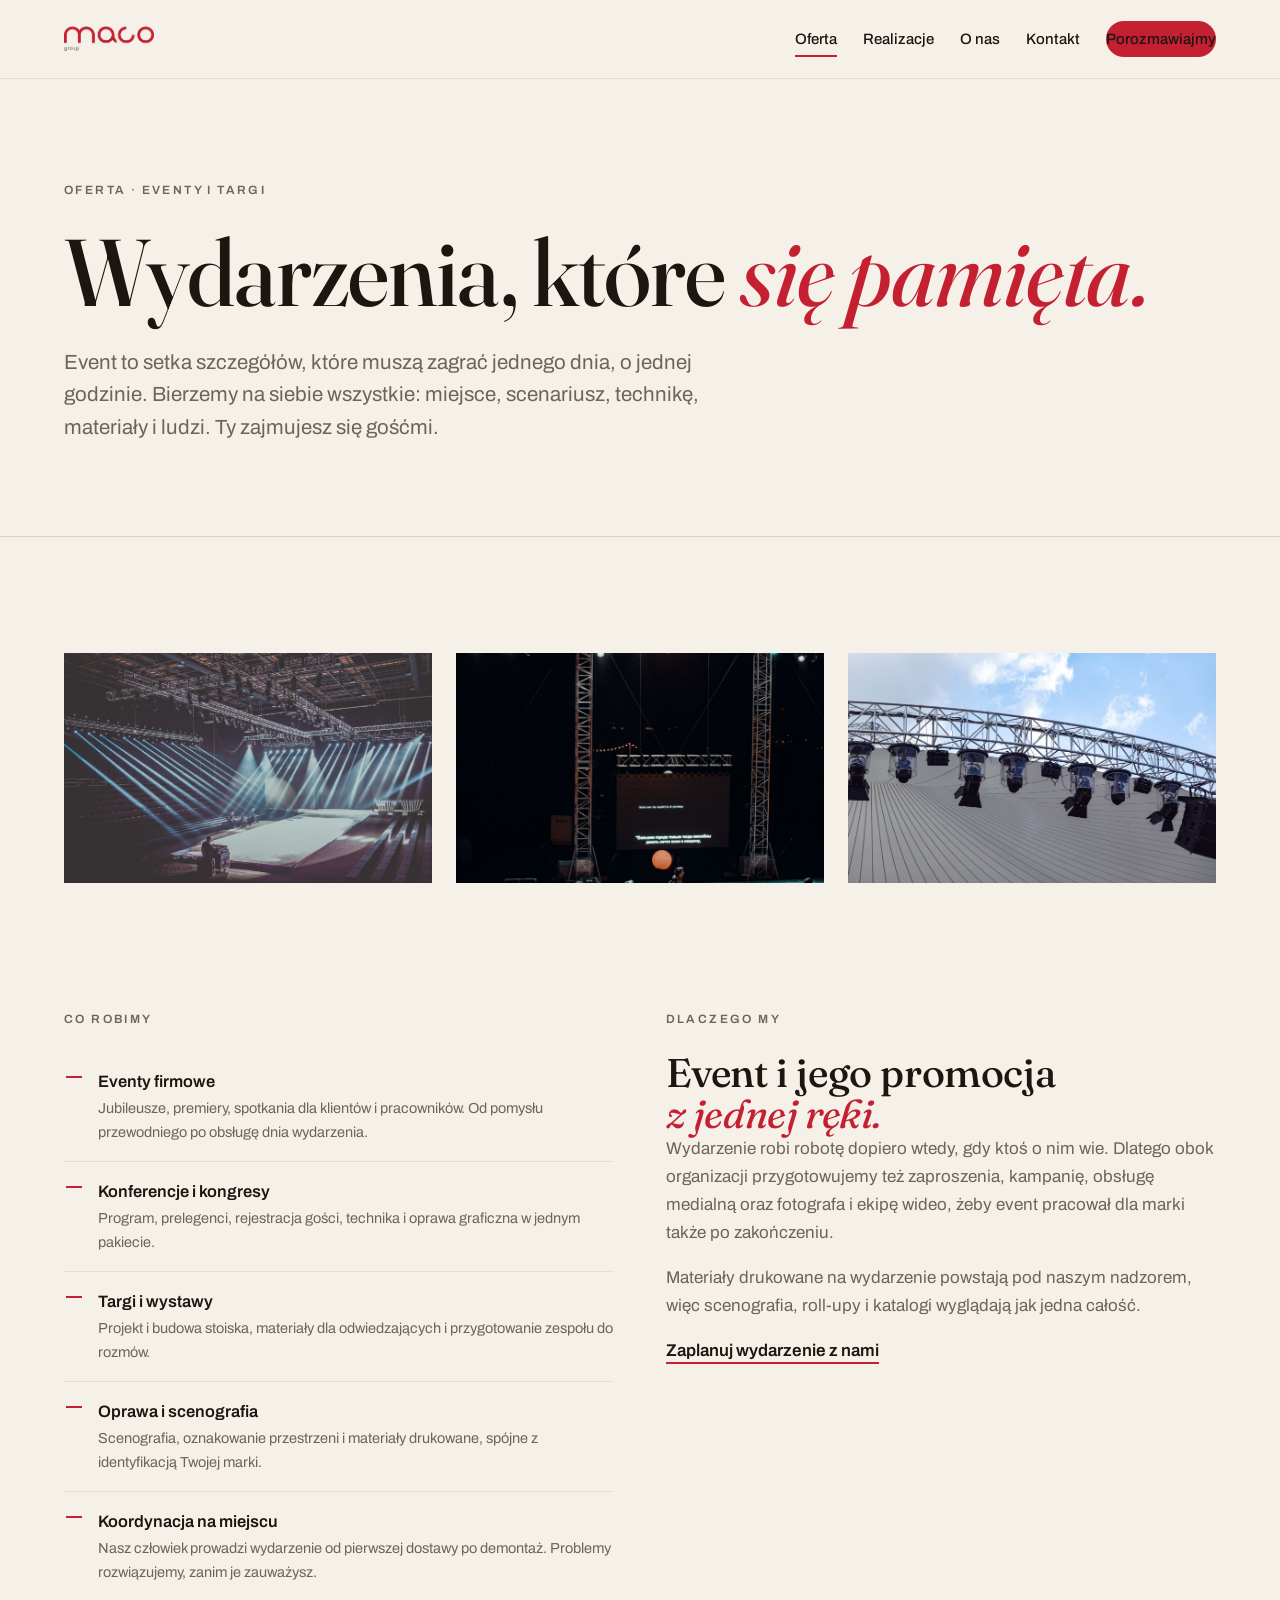
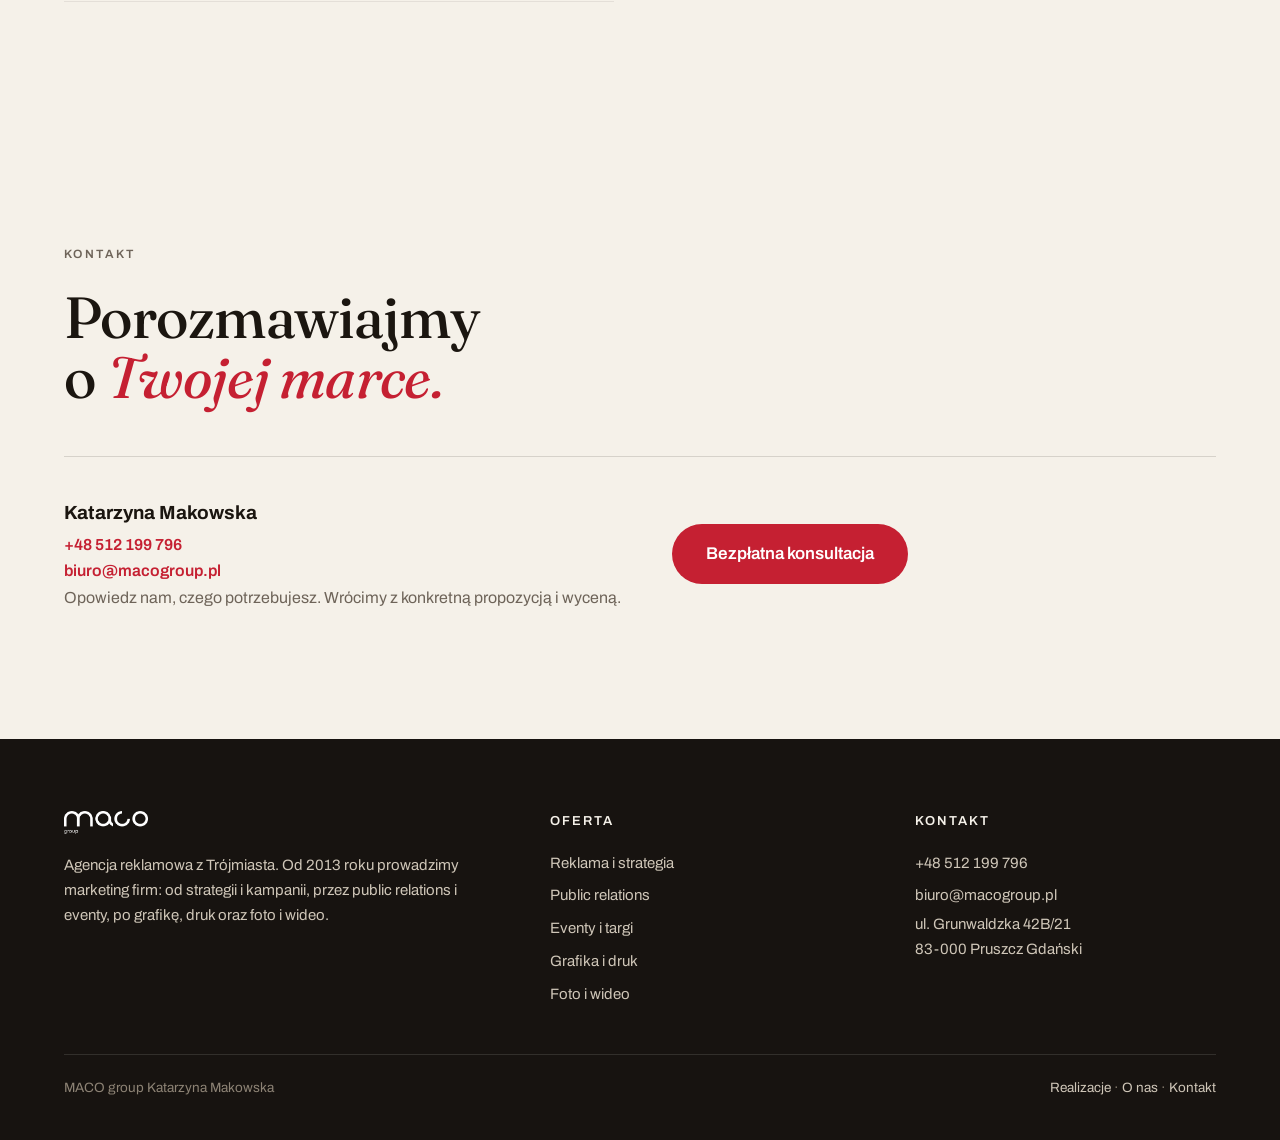
==== eventy-i-targi.html @ fa829a68 "Strona demo: maco-group (custom editorial, 10 podstron)" ====
<!DOCTYPE html>
<html lang="pl">
<head>
<meta charset="utf-8">
<meta name="viewport" content="width=device-width, initial-scale=1">
<title>Eventy i targi | MACO group | Organizacja wydarzeń</title>
<meta name="description" content="Organizacja eventów firmowych, konferencji i stoisk targowych. MACO group planuje i realizuje wydarzenia od scenariusza po koordynację na miejscu.">
<link rel="icon" href="favicon.ico">
<link rel="preconnect" href="https://fonts.googleapis.com">
<link rel="preconnect" href="https://fonts.gstatic.com" crossorigin>
<link href="https://fonts.googleapis.com/css2?family=Archivo:wght@400;500;600;700&family=Fraunces:ital,opsz,wght@0,9..144,400..600;1,9..144,400..600&display=swap" rel="stylesheet">
<link rel="stylesheet" href="assets/style.css">
</head>
<body>
<header class="nav">
  <div class="wrap">
    <a class="logo" href="index.html" aria-label="MACO group, strona główna"><img src="img/logo.png" alt="MACO group"></a>
    <button class="burger" aria-label="Menu" aria-expanded="false"><span></span><span></span><span></span></button>
    <nav><a href="oferta.html" aria-current="page">Oferta</a><a href="realizacje.html">Realizacje</a><a href="o-nas.html">O nas</a><a href="kontakt.html">Kontakt</a><a class="btn" href="kontakt.html">Porozmawiajmy</a></nav>
  </div>
</header>
<section class="pagehead">
  <div class="wrap">
    <p class="eyebrow r">Oferta · Eventy i targi</p>
    <h1 class="r">Wydarzenia, które <em>się pamięta.</em></h1>
    <p class="lead r">Event to setka szczegółów, które muszą zagrać jednego dnia, o jednej godzinie. Bierzemy na siebie wszystkie: miejsce, scenariusz, technikę, materiały i ludzi. Ty zajmujesz się gośćmi.</p>
  </div>
</section>
<hr class="rule">
<section>
  <div class="wrap">
    <div class="gal3">
      <div class="imgbox img-wide r"><img src="img/event-hala.jpg" alt="Hala eventowa ze snopami świateł nad sceną"></div>
      <div class="imgbox img-wide r"><img src="img/event-scena.jpg" loading="lazy" alt="Przygotowania sceny i ekranu przed wydarzeniem"></div>
      <div class="imgbox img-wide r"><img src="img/event-rig.jpg" loading="lazy" alt="Konstrukcja oświetleniowa sceny plenerowej na tle nieba"></div>
    </div>
  </div>
</section>

<section style="padding-top:0">
  <div class="wrap scope">
    <div>
      <p class="eyebrow r">Co robimy</p>
      <ul class="scope-list">
        <li class="r"><b>Eventy firmowe</b><small>Jubileusze, premiery, spotkania dla klientów i pracowników. Od pomysłu przewodniego po obsługę dnia wydarzenia.</small></li>
        <li class="r"><b>Konferencje i kongresy</b><small>Program, prelegenci, rejestracja gości, technika i oprawa graficzna w jednym pakiecie.</small></li>
        <li class="r"><b>Targi i wystawy</b><small>Projekt i budowa stoiska, materiały dla odwiedzających i przygotowanie zespołu do rozmów.</small></li>
        <li class="r"><b>Oprawa i scenografia</b><small>Scenografia, oznakowanie przestrzeni i materiały drukowane, spójne z identyfikacją Twojej marki.</small></li>
        <li class="r"><b>Koordynacja na miejscu</b><small>Nasz człowiek prowadzi wydarzenie od pierwszej dostawy po demontaż. Problemy rozwiązujemy, zanim je zauważysz.</small></li>
      </ul>
    </div>
    <div>
      <p class="eyebrow r">Dlaczego my</p>
      <h2 class="r" style="font-size:clamp(26px,3.4vw,40px)">Event i jego promocja <em>z jednej ręki.</em></h2>
      <p class="r" style="color:var(--muted)">Wydarzenie robi robotę dopiero wtedy, gdy ktoś o nim wie. Dlatego obok organizacji przygotowujemy też zaproszenia, kampanię, obsługę medialną oraz fotografa i ekipę wideo, żeby event pracował dla marki także po zakończeniu.</p>
      <p class="r" style="color:var(--muted)">Materiały drukowane na wydarzenie powstają pod naszym nadzorem, więc scenografia, roll-upy i katalogi wyglądają jak jedna całość.</p>
      <a class="textlink r" href="kontakt.html">Zaplanuj wydarzenie z nami</a>
    </div>
  </div>
</section>

<section class="cta-band">
  <div class="wrap">
    <p class="eyebrow r">Kontakt</p>
    <h2 class="r">Porozmawiajmy o <em>Twojej marce.</em></h2>
    <div class="cta-card r">
      <div class="cta-person">
        <b>Katarzyna Makowska</b>
        <a href="tel:+48512199796">+48 512 199 796</a><br>
        <a href="mailto:biuro@macogroup.pl">biuro@macogroup.pl</a><br>
        <span>Opowiedz nam, czego potrzebujesz. Wrócimy z konkretną propozycją i wyceną.</span>
      </div>
      <a class="btn big" href="kontakt.html">Bezpłatna konsultacja</a>
    </div>
  </div>
</section>
<footer>
  <div class="wrap">
    <div class="f-grid">
      <div>
        <img src="img/logo-biale.png" alt="MACO group">
        <p>Agencja reklamowa z Trójmiasta. Od 2013 roku prowadzimy marketing firm: od strategii i kampanii, przez public relations i eventy, po grafikę, druk oraz foto i wideo.</p>
      </div>
      <div>
        <h4>Oferta</h4>
        <a href="reklama-i-strategia.html">Reklama i strategia</a>
        <a href="public-relations.html">Public relations</a>
        <a href="eventy-i-targi.html">Eventy i targi</a>
        <a href="grafika-i-druk.html">Grafika i druk</a>
        <a href="foto-i-wideo.html">Foto i wideo</a>
      </div>
      <div>
        <h4>Kontakt</h4>
        <a href="tel:+48512199796">+48 512 199 796</a>
        <a href="mailto:biuro@macogroup.pl">biuro@macogroup.pl</a>
        <p>ul. Grunwaldzka 42B/21<br>83-000 Pruszcz Gdański</p>
      </div>
    </div>
    <div class="f-bottom">
      <span>MACO group Katarzyna Makowska</span>
      <span><a href="realizacje.html" style="display:inline">Realizacje</a> · <a href="o-nas.html" style="display:inline">O nas</a> · <a href="kontakt.html" style="display:inline">Kontakt</a></span>
    </div>
  </div>
</footer>
<script src="assets/main.js"></script>
</body>
</html>
---- assets/style.css ----
/* MACO group · Editorial Print · custom 2026 */
:root{
  --paper:#F5F1E9; --paper2:#EDE7DA; --ink:#1B1610; --muted:#6E6459;
  --red:#C52032; --red-deep:#A31424; --dark:#171310; --dark2:#221C15;
  --line:rgba(27,22,16,.14); --line-soft:rgba(27,22,16,.08);
  --sans:"Archivo",-apple-system,"Helvetica Neue",Arial,sans-serif;
  --serif:"Fraunces",Palatino,Georgia,serif;
  --pad:clamp(20px,5vw,72px);
}
*{box-sizing:border-box}
html{scroll-behavior:smooth}
@media (prefers-reduced-motion: reduce){ html{scroll-behavior:auto} }
body{
  margin:0; background:var(--paper); color:var(--ink);
  font-family:var(--sans); font-size:17px; line-height:1.65;
  -webkit-font-smoothing:antialiased;
}
img{max-width:100%; display:block}
a{color:inherit; text-decoration:none}
::selection{background:var(--red); color:#fff}

/* ── typografia ── */
h1,h2,h3{font-family:var(--serif); font-weight:480; line-height:1.04; letter-spacing:-.01em; margin:0}
h1{font-size:clamp(44px,7.4vw,100px); text-wrap:balance}
h2{font-size:clamp(32px,4.6vw,58px); text-wrap:balance}
h3{font-size:clamp(22px,2.6vw,29px); line-height:1.15}
h1 em,h2 em{font-style:italic; color:var(--red); font-weight:440}
.eyebrow{
  font-size:12px; font-weight:600; letter-spacing:.2em; text-transform:uppercase;
  color:var(--muted); margin:0 0 22px;
}
.eyebrow b{color:var(--red); font-weight:600}
.lead{font-size:clamp(18px,1.6vw,21px); color:var(--muted); line-height:1.6; max-width:56ch}
p{margin:0 0 1em}

/* ── layout ── */
.wrap{max-width:1280px; margin:0 auto; padding-left:var(--pad); padding-right:var(--pad)}
section{padding:clamp(56px,9vw,120px) 0}
.rule{border:0; border-top:1px solid var(--line); margin:0}

/* ── nav ── */
.nav{
  position:sticky; top:0; z-index:50; background:rgba(245,241,233,.92);
  backdrop-filter:blur(10px); border-bottom:1px solid var(--line-soft);
}
.nav .wrap{display:flex; align-items:center; gap:28px; height:78px}
.nav .logo img{height:26px; width:auto}
.nav nav{display:flex; gap:26px; margin-left:auto; align-items:center}
.nav nav a{font-size:15px; font-weight:500; color:var(--ink); position:relative; padding:6px 0}
.nav nav a:after{content:""; position:absolute; left:0; bottom:0; height:2px; width:0; background:var(--red); transition:width .25s}
.nav nav a:hover:after,.nav nav a[aria-current]:after{width:100%}
.btn{
  display:inline-block; background:var(--red); color:#fff; font-weight:600; font-size:15px;
  padding:13px 26px; border-radius:999px; transition:background .2s, transform .2s;
}
.btn:hover{background:var(--red-deep); transform:translateY(-1px)}
.btn.big{font-size:17px; padding:16px 34px}
.btn.ghost{background:transparent; color:var(--ink); border:1.5px solid var(--ink)}
.btn.ghost:hover{background:var(--ink); color:var(--paper)}
.textlink{font-weight:600; border-bottom:2px solid var(--red); padding-bottom:2px; transition:color .2s}
.textlink:hover{color:var(--red)}
.burger{display:none; margin-left:auto; background:none; border:0; cursor:pointer; padding:10px}
.burger span{display:block; width:26px; height:2px; background:var(--ink); margin:6px 0; transition:.25s}

/* ── hero ── */
.hero{padding:clamp(64px,10vw,140px) 0 clamp(56px,8vw,110px)}
.hero .lead{margin:26px 0 38px}
.hero .ctas{display:flex; gap:18px; align-items:center; flex-wrap:wrap}
.hero-meta{
  display:flex; flex-wrap:wrap; gap:10px 34px; margin-top:clamp(48px,7vw,84px);
  padding-top:26px; border-top:1px solid var(--line);
  font-size:13.5px; letter-spacing:.12em; text-transform:uppercase; color:var(--muted); font-weight:500;
}

/* pageheady podstron */
.pagehead{padding:clamp(52px,8vw,104px) 0 clamp(40px,6vw,72px)}
.pagehead .lead{margin-top:24px}

/* ── sekcja flagowa / editorial split ── */
.split{display:grid; grid-template-columns:1.05fr .95fr; gap:clamp(28px,5vw,72px); align-items:center}
.split.rev{grid-template-columns:.95fr 1.05fr}
.split .txt h2{margin:14px 0 20px}
.split .txt p{color:var(--muted); max-width:52ch}
.split .txt .textlink{display:inline-block; margin-top:10px}
.imgbox{overflow:hidden; background:var(--paper2)}
.imgbox img{width:100%; height:100%; object-fit:cover; transition:transform .8s ease}
a.imgbox:hover img{transform:scale(1.03)}
.img-tall{aspect-ratio:4/4.6}
.img-wide{aspect-ratio:16/10}
.img-caption{font-size:13px; color:var(--muted); margin-top:10px; letter-spacing:.04em}
.stack2{display:grid; gap:clamp(16px,2.5vw,28px)}
.stack2 .imgbox:last-child{width:72%; justify-self:end; margin-top:-14%; box-shadow:0 24px 60px -28px rgba(27,22,16,.4)}

/* ── karty usług ── */
.services{display:grid; grid-template-columns:repeat(2,1fr); gap:1px; background:var(--line); border:1px solid var(--line); margin-top:clamp(36px,5vw,56px)}
.service{
  background:var(--paper); padding:clamp(26px,3.4vw,44px); position:relative;
  transition:background .25s;
}
.service:hover{background:var(--paper2)}
.service .k{font-family:var(--serif); font-style:italic; font-size:15px; color:var(--red); display:block; margin-bottom:14px}
.service h3{margin-bottom:12px}
.service p{color:var(--muted); font-size:15.5px; margin:0 0 18px; max-width:44ch}
.service .go{font-weight:600; font-size:15px; color:var(--red)}
.service.wide{grid-column:1/-1}

/* ── ciemny pas klientów ── */
.dark{background:var(--dark); color:var(--paper)}
.dark .eyebrow{color:#9b8f80}
.dark h2 em{color:#E04A57}
.clients-line{
  display:flex; flex-wrap:wrap; gap:.5em 1.9em; font-family:var(--serif);
  font-size:clamp(19px,2.4vw,30px); letter-spacing:.05em; margin:26px 0 30px;
}
.clients-line span{opacity:.9}
.dark .textlink{border-color:#E04A57; color:var(--paper)}
.dark .textlink:hover{color:#E04A57}

/* ── proces ── */
.steps{display:grid; grid-template-columns:repeat(4,1fr); gap:clamp(20px,3vw,40px); margin-top:clamp(36px,5vw,56px)}
.step{border-top:2px solid var(--ink); padding-top:18px}
.step i{font-family:var(--serif); font-style:italic; font-size:clamp(26px,3vw,38px); color:var(--red); display:block; margin-bottom:10px}
.step h3{font-size:20px; font-family:var(--sans); font-weight:600; letter-spacing:0; margin-bottom:8px}
.step p{font-size:15px; color:var(--muted); margin:0}

/* ── listy zakresu (podstrony usług) ── */
.scope{display:grid; grid-template-columns:repeat(2,1fr); gap:clamp(24px,4vw,56px); margin-top:12px}
.scope-list{list-style:none; margin:0; padding:0}
.scope-list li{
  padding:16px 0 16px 34px; border-bottom:1px solid var(--line-soft); position:relative;
  font-size:16.5px;
}
.scope-list li:before{
  content:""; position:absolute; left:2px; top:24px; width:16px; height:2px; background:var(--red);
}
.scope-list li b{font-weight:600}
.scope-list li small{display:block; color:var(--muted); font-size:14.5px; margin-top:2px}

/* galeria editorial na podstronach */
.gal2{display:grid; grid-template-columns:1.2fr .8fr; gap:clamp(16px,2.5vw,28px); align-items:start}
.gal3{display:grid; grid-template-columns:repeat(3,1fr); gap:clamp(14px,2vw,24px)}
.gal2 .imgbox:nth-child(2){margin-top:clamp(28px,5vw,64px)}

/* ── siatka logotypów (realizacje) ── */
.logo-grid{display:grid; grid-template-columns:repeat(auto-fill,minmax(170px,1fr)); gap:1px; background:var(--line-soft); border:1px solid var(--line-soft); margin-top:clamp(32px,5vw,52px)}
.logo-cell{background:var(--paper); padding:26px 20px; display:flex; align-items:center; justify-content:center; min-height:118px}
.logo-cell img{
  max-height:56px; width:auto; max-width:82%;
  filter:grayscale(1); opacity:.62; mix-blend-mode:multiply; transition:filter .3s, opacity .3s;
}
.logo-cell:hover img{filter:grayscale(0); opacity:1}

/* ── pas CTA ── */
.cta-band{padding:clamp(70px,10vw,130px) 0}
.cta-band h2{max-width:14ch}
.cta-card{
  margin-top:clamp(32px,5vw,48px); display:flex; flex-wrap:wrap; gap:clamp(22px,4vw,56px);
  align-items:center; border-top:1px solid var(--line); padding-top:clamp(26px,4vw,40px);
}
.cta-person{font-size:16px}
.cta-person b{display:block; font-size:19px; margin-bottom:4px}
.cta-person a{color:var(--red); font-weight:600}
.cta-person span{color:var(--muted)}

/* ── kontakt ── */
.contact-grid{display:grid; grid-template-columns:repeat(auto-fit,minmax(260px,1fr)); gap:clamp(18px,3vw,28px); margin-top:clamp(32px,5vw,48px)}
.contact-card{border:1px solid var(--line); padding:clamp(24px,3vw,36px); background:rgba(255,255,255,.35)}
.contact-card .t{font-size:12px; letter-spacing:.18em; text-transform:uppercase; color:var(--muted); font-weight:600; margin-bottom:14px}
.contact-card b{font-size:19px; display:block; margin-bottom:6px}
.contact-card a{color:var(--red); font-weight:600; font-size:17px}
.contact-card p{color:var(--muted); font-size:15.5px; margin:6px 0 0}

/* ── stopka ── */
footer{background:var(--dark); color:#CFC6B8; font-size:15px}
footer .wrap{padding-top:clamp(48px,7vw,72px); padding-bottom:40px}
.f-grid{display:grid; grid-template-columns:1.4fr 1fr 1fr; gap:clamp(28px,5vw,64px)}
footer img{height:24px; width:auto; margin-bottom:18px}
footer h4{color:var(--paper); font-size:13px; letter-spacing:.16em; text-transform:uppercase; margin:0 0 14px; font-weight:600}
footer a{display:block; padding:4px 0; color:#CFC6B8}
footer a:hover{color:#fff}
.f-bottom{border-top:1px solid rgba(245,241,233,.12); margin-top:44px; padding-top:22px; display:flex; flex-wrap:wrap; gap:10px 30px; justify-content:space-between; font-size:13.5px; color:#8d8375}

/* ── reveal ── */
.r{opacity:0; transform:translateY(18px); transition:opacity .7s ease, transform .7s ease}
.r.in{opacity:1; transform:none}
@media (prefers-reduced-motion: reduce){ .r{opacity:1; transform:none; transition:none} }

/* ── responsywność ── */
@media (max-width: 940px){
  .split,.split.rev{grid-template-columns:1fr}
  .steps{grid-template-columns:repeat(2,1fr)}
  .scope{grid-template-columns:1fr}
  .gal2{grid-template-columns:1fr}
  .gal3{grid-template-columns:1fr 1fr}
  .f-grid{grid-template-columns:1fr 1fr}
}
@media (max-width: 720px){
  .nav nav{
    display:none; position:fixed; inset:78px 0 0 0; background:var(--paper);
    flex-direction:column; gap:0; padding:20px var(--pad); margin:0; overflow:auto;
  }
  .nav nav.open{display:flex}
  .nav nav a{font-size:22px; font-family:var(--serif); padding:16px 0; border-bottom:1px solid var(--line-soft)}
  .nav nav a:after{display:none}
  .nav nav .btn{margin-top:22px; text-align:center; font-size:17px}
  .burger{display:block}
  .services{grid-template-columns:1fr}
  .steps{grid-template-columns:1fr}
  .gal3{grid-template-columns:1fr}
  .f-grid{grid-template-columns:1fr}
  .stack2 .imgbox:last-child{width:86%; margin-top:-10%}
}
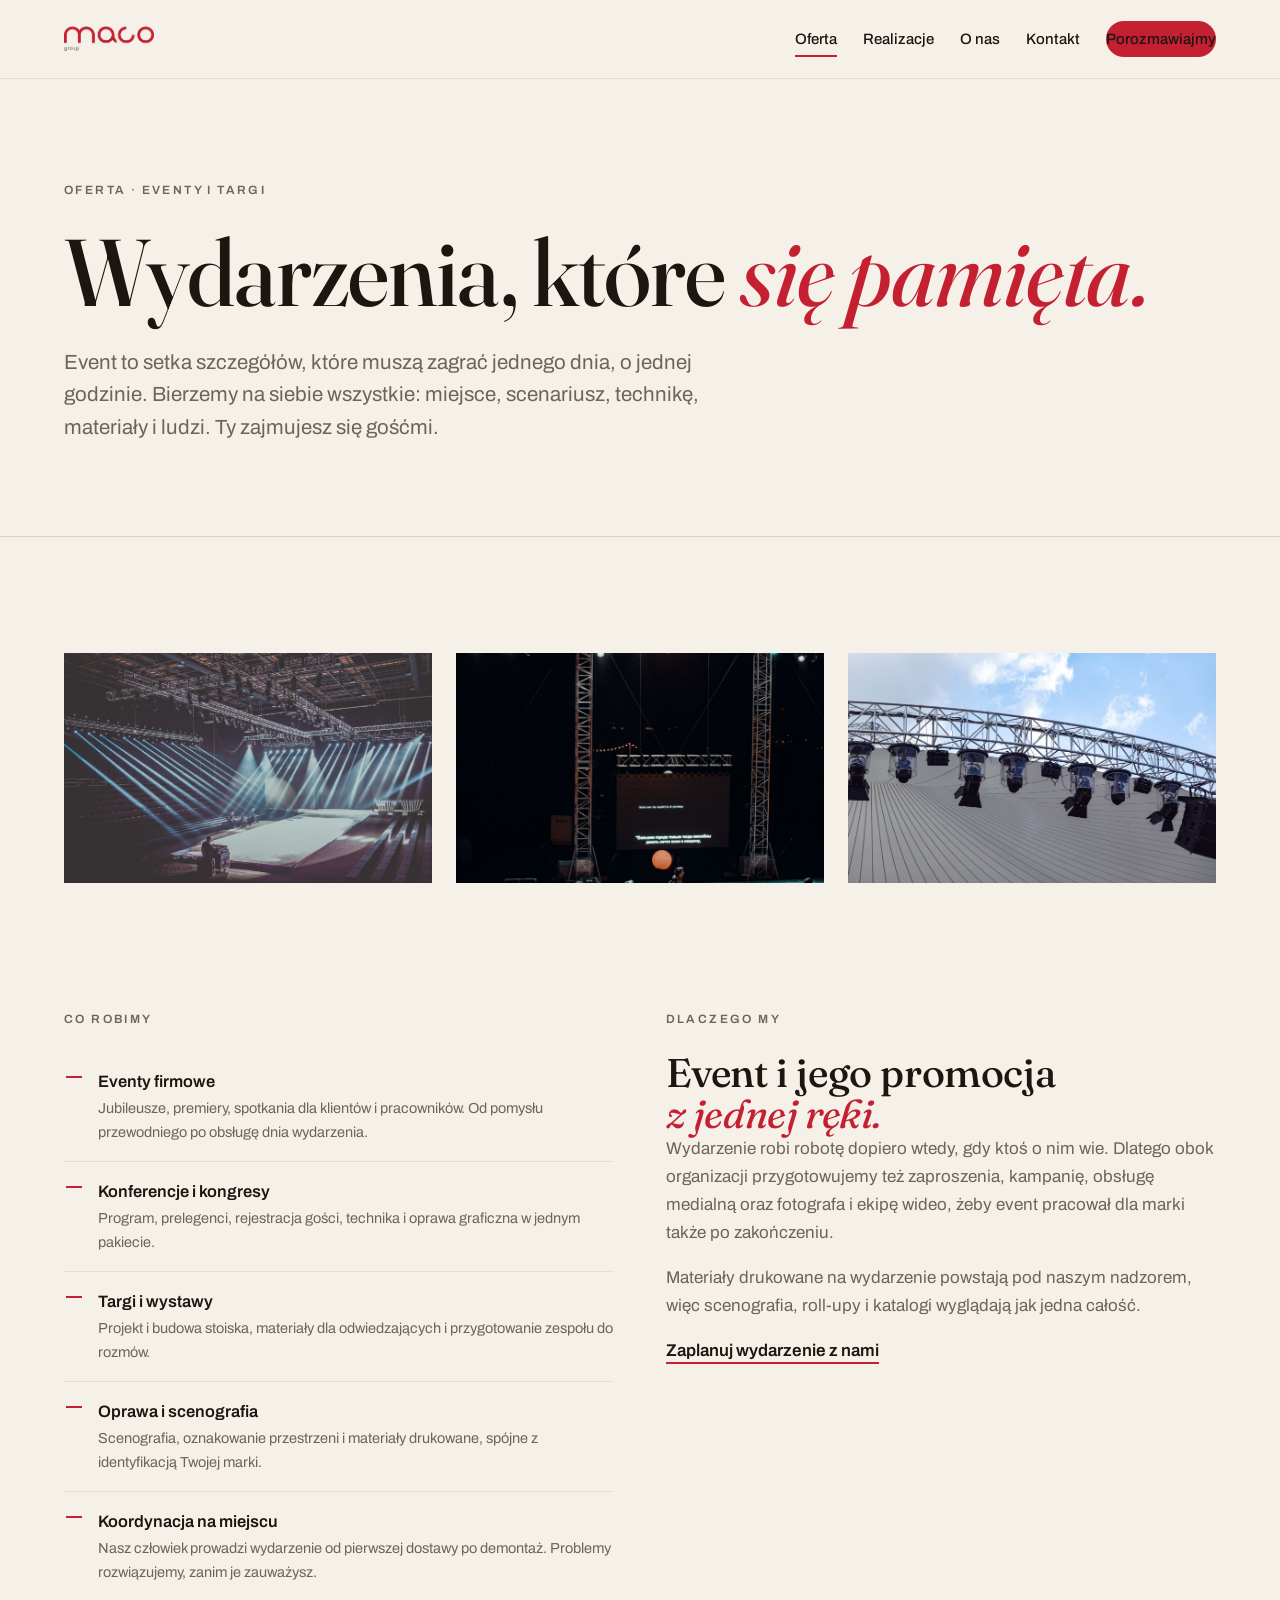
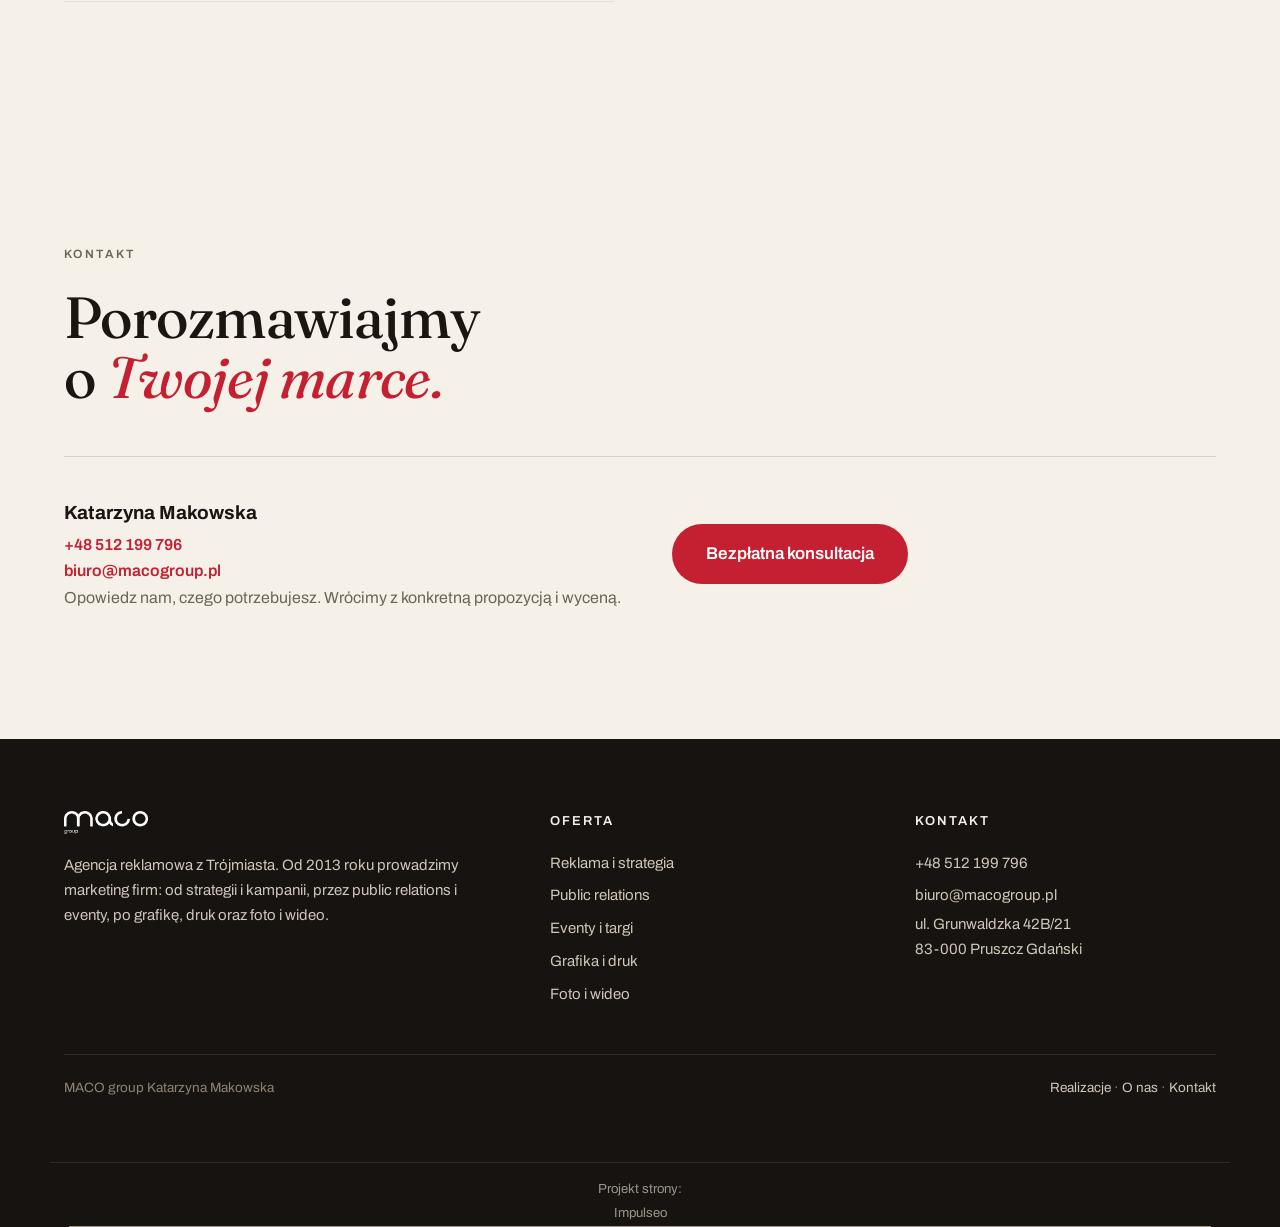
==== commit dd1e7129: "Stopka: podpis Impulseo z linkiem do impulseo.pl" ====
--- a/eventy-i-targi.html
+++ b/eventy-i-targi.html
@@ -101,6 +101,8 @@
       <span><a href="realizacje.html" style="display:inline">Realizacje</a> · <a href="o-nas.html" style="display:inline">O nas</a> · <a href="kontakt.html" style="display:inline">Kontakt</a></span>
     </div>
   </div>
+
+  <p class="impulseo-credit" style="margin:1.4rem auto 0;padding:1rem 1.2rem 0;max-width:1180px;text-align:center;font-size:.82rem;line-height:1.5;opacity:.72;grid-column:1/-1;flex-basis:100%;width:100%;border-top:1px solid rgba(128,128,128,.28)">Projekt strony: <a href="https://impulseo.pl" target="_blank" rel="noopener" style="color:inherit;text-decoration:none;border-bottom:1px solid currentColor">Impulseo</a></p>
 </footer>
 <script src="assets/main.js"></script>
 </body>
